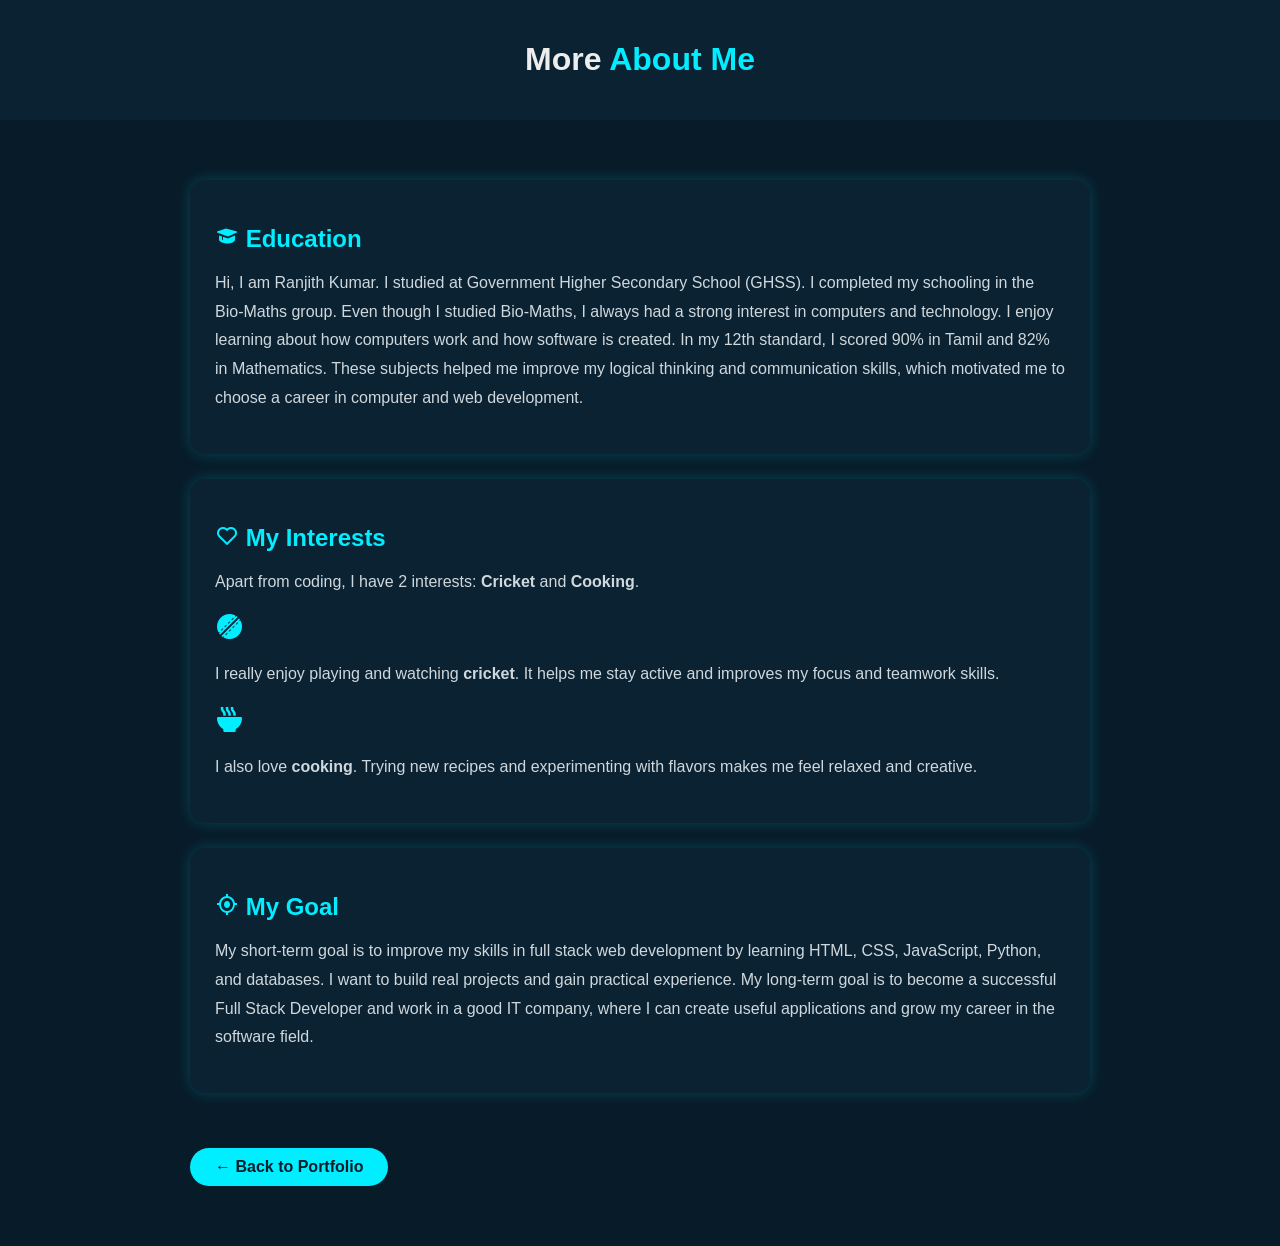
==== aboutme.html @ b57d7f3c "changes" ====
<!DOCTYPE html>
<html lang="en">

<head>
    <meta charset="UTF-8">
    <meta name="viewport" content="width=device-width, initial-scale=1.0">
    <title>More About Me - Ranjith Kumar</title>
    <link href='https://unpkg.com/boxicons@2.1.4/css/boxicons.min.css' rel='stylesheet'>
    <style>
        body {
            margin: 0;
            font-family: 'Poppins', sans-serif;
            background: #081b29;
            color: #ededed;
        }

        header {
            padding: 20px;
            text-align: center;
            background: #0b2233;
        }

        header h1 span {
            color: #0ef;
        }

        .container {
            max-width: 900px;
            margin: 40px auto;
            padding: 20px;
        }

        .box {
            background: #0b2233;
            padding: 25px;
            border-radius: 15px;
            margin-bottom: 25px;
            box-shadow: 0 0 15px rgba(0, 238, 255, 0.2);
        }

        .box h2 {
            color: #0ef;
            margin-bottom: 10px;
        }

        .box p {
            line-height: 1.8;
            color: #cfd8dc;
        }

        .icons {
            margin-top: 15px;
        }

        .icons i {
            font-size: 30px;
            color: #0ef;
            margin-right: 15px;
        }

        .back-btn {
            display: inline-block;
            margin-top: 30px;
            padding: 10px 25px;
            background: #0ef;
            color: #081b29;
            border-radius: 25px;
            text-decoration: none;
            font-weight: 600;
        }

        .back-btn:hover {
            background: #00c9cc;
        }
    </style>
</head>

<body>

    <header>
        <h1>More <span>About Me</span></h1>
    </header>

    <div class="container">

        <!-- Education -->
        <div class="box">
            <h2><i class='bx bxs-graduation'></i> Education</h2>
            <p>
                Hi, I am Ranjith Kumar. I studied at Government Higher Secondary School (GHSS).
                I completed my schooling in the Bio-Maths group. Even though I studied Bio-Maths,
                I always had a strong interest in computers and technology. I enjoy learning
                about how computers work and how software is created. In my 12th standard,
                I scored 90% in Tamil and 82% in Mathematics. These subjects helped me improve
                my logical thinking and communication skills, which motivated me to choose a
                career in computer and web development.
            </p>
        </div>

        <!-- Interests -->
        <div class="box">
            <h2><i class='bx bx-heart'></i> My Interests</h2>

            <p>
                Apart from coding, I have 2 interests: <strong>Cricket</strong> and <strong>Cooking</strong>.
            </p>

            <!-- Cricket -->
            <div class="icons">
                <i class='bx bxs-cricket-ball'></i>
            </div>

            <p>
                I really enjoy playing and watching <strong>cricket</strong>.
                It helps me stay active and improves my focus and teamwork skills.
            </p>

            <!-- Cooking -->
            <div class="icons">
                <i class='bx bxs-bowl-hot'></i>
            </div>

            <p>
                I also love <strong>cooking</strong>. Trying new recipes and experimenting with flavors
                makes me feel relaxed and creative.
            </p>
        </div>

        <!-- Goal -->
        <div class="box">
            <h2><i class='bx bx-target-lock'></i> My Goal</h2>
            <p>
                My short-term goal is to improve my skills in full stack web development by
                learning HTML, CSS, JavaScript, Python, and databases. I want to build real
                projects and gain practical experience. My long-term goal is to become a
                successful Full Stack Developer and work in a good IT company, where I can
                create useful applications and grow my career in the software field.
            </p>
        </div>

        <a href="index.html" class="back-btn">← Back to Portfolio</a>

    </div>

</body>

</html>
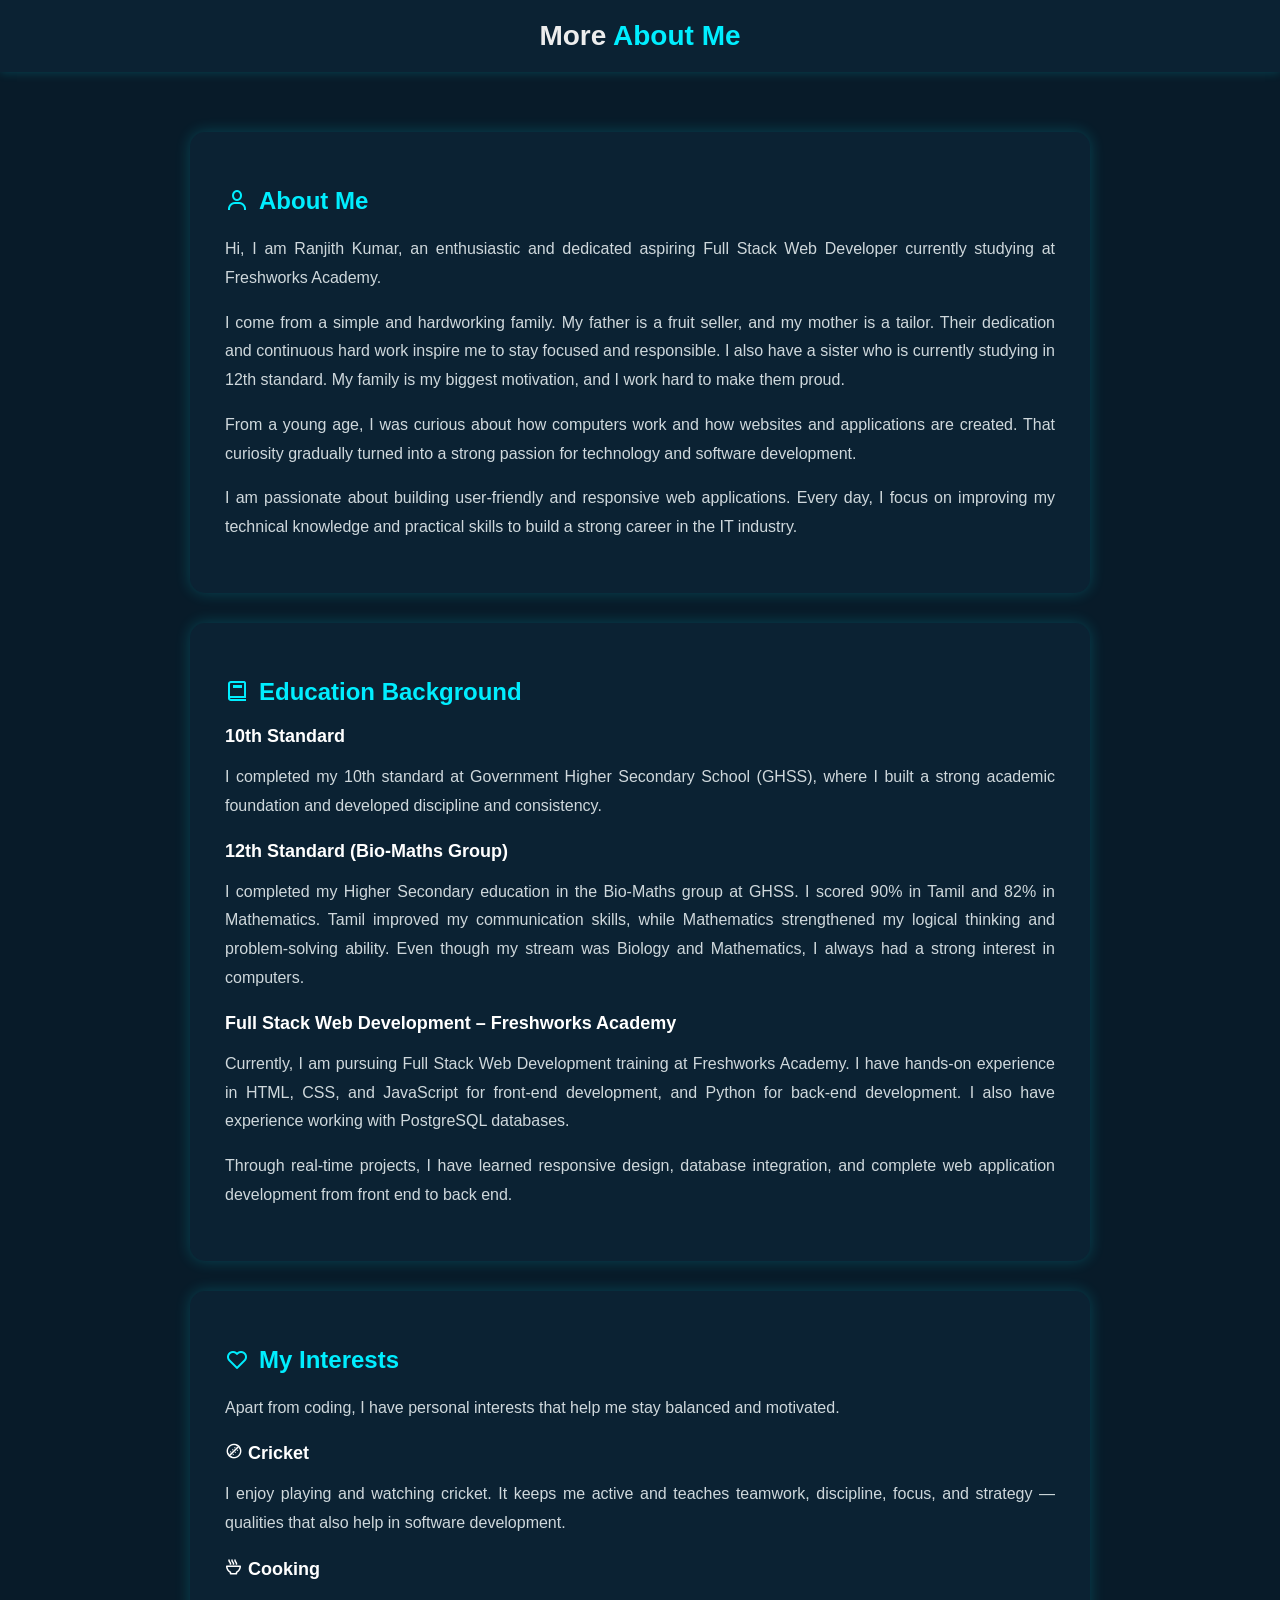
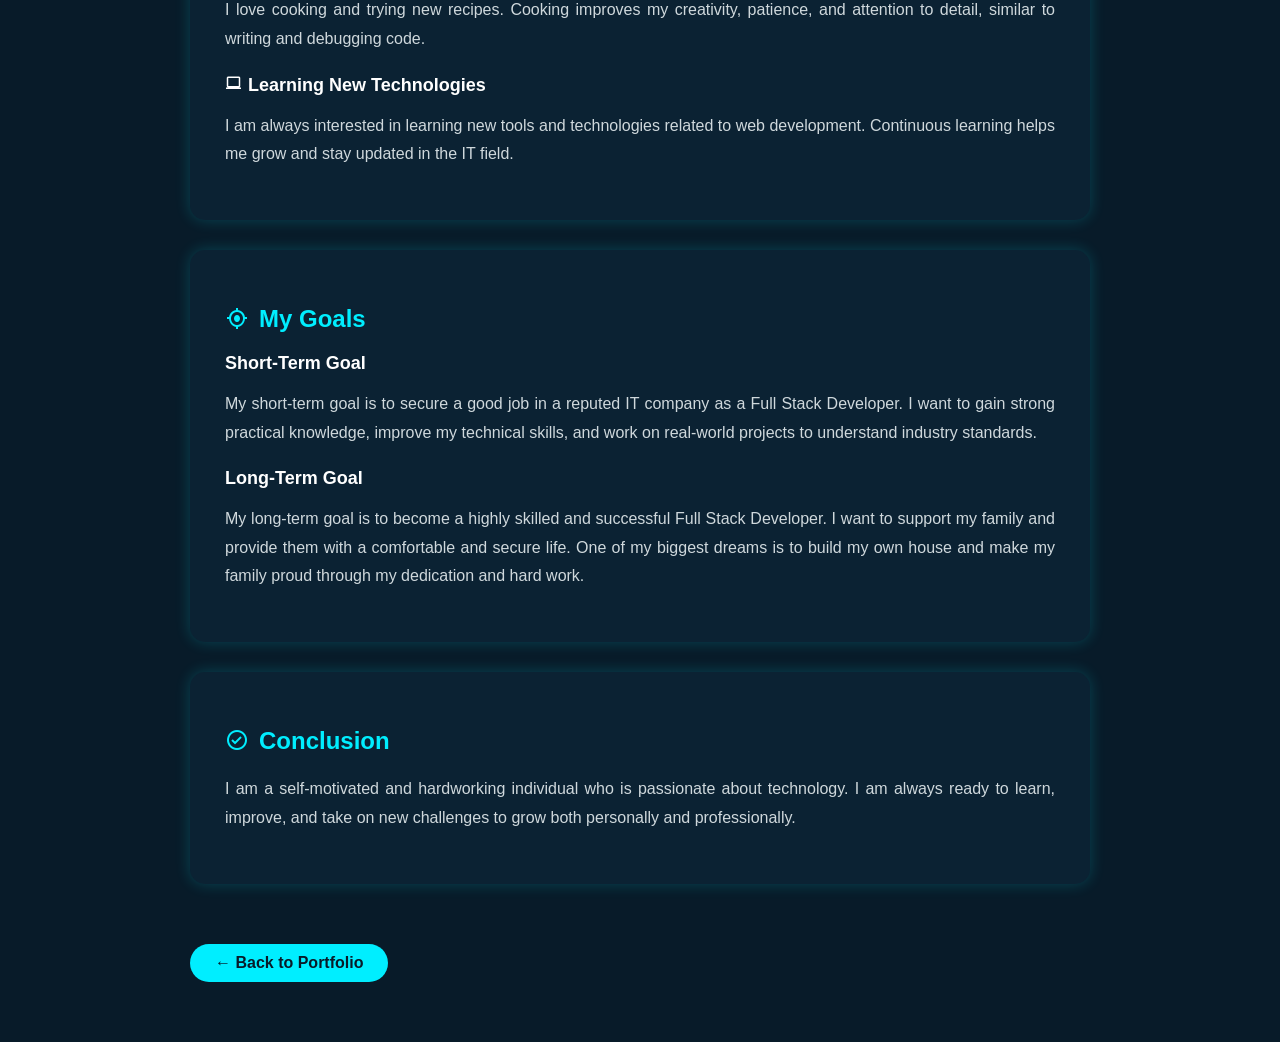
==== commit a755f6cc: "changes6" ====
--- a/aboutme.html
+++ b/aboutme.html
@@ -5,7 +5,9 @@
     <meta charset="UTF-8">
     <meta name="viewport" content="width=device-width, initial-scale=1.0">
     <title>More About Me - Ranjith Kumar</title>
+
     <link href='https://unpkg.com/boxicons@2.1.4/css/boxicons.min.css' rel='stylesheet'>
+
     <style>
         body {
             margin: 0;
@@ -18,6 +20,12 @@
             padding: 20px;
             text-align: center;
             background: #0b2233;
+            box-shadow: 0 0 10px rgba(0, 238, 255, 0.2);
+        }
+
+        header h1 {
+            margin: 0;
+            font-size: 28px;
         }
 
         header h1 span {
@@ -32,30 +40,38 @@
 
         .box {
             background: #0b2233;
-            padding: 25px;
+            padding: 35px;
             border-radius: 15px;
-            margin-bottom: 25px;
+            margin-bottom: 30px;
             box-shadow: 0 0 15px rgba(0, 238, 255, 0.2);
+            transition: 0.3s ease;
+        }
+
+        .box:hover {
+            transform: translateY(-5px);
         }
 
         .box h2 {
             color: #0ef;
+            margin-bottom: 20px;
+            font-size: 24px;
+            display: flex;
+            align-items: center;
+            gap: 10px;
+        }
+
+        .box h3 {
+            margin-top: 20px;
             margin-bottom: 10px;
+            color: #ffffff;
+            font-size: 18px;
         }
 
         .box p {
             line-height: 1.8;
             color: #cfd8dc;
-        }
-
-        .icons {
-            margin-top: 15px;
-        }
-
-        .icons i {
-            font-size: 30px;
-            color: #0ef;
-            margin-right: 15px;
+            font-size: 16px;
+            text-align: justify;
         }
 
         .back-btn {
@@ -67,10 +83,22 @@
             border-radius: 25px;
             text-decoration: none;
             font-weight: 600;
+            transition: 0.3s ease;
         }
 
         .back-btn:hover {
             background: #00c9cc;
+            transform: scale(1.05);
+        }
+
+        @media (max-width: 768px) {
+            .container {
+                padding: 15px;
+            }
+
+            .box {
+                padding: 25px;
+            }
         }
     </style>
 </head>
@@ -83,58 +111,121 @@
 
     <div class="container">
 
+        <!-- About Me -->
+        <div class="box">
+            <h2><i class='bx bx-user'></i> About Me</h2>
+
+            <p>
+                Hi, I am Ranjith Kumar, an enthusiastic and dedicated aspiring Full Stack Web Developer
+                currently studying at Freshworks Academy.
+            </p>
+
+            <p>
+                I come from a simple and hardworking family. My father is a fruit seller,
+                and my mother is a tailor. Their dedication and continuous hard work
+                inspire me to stay focused and responsible. I also have a sister who is
+                currently studying in 12th standard. My family is my biggest motivation,
+                and I work hard to make them proud.
+            </p>
+
+            <p>
+                From a young age, I was curious about how computers work and how websites
+                and applications are created. That curiosity gradually turned into a strong
+                passion for technology and software development.
+            </p>
+
+            <p>
+                I am passionate about building user-friendly and responsive web applications.
+                Every day, I focus on improving my technical knowledge and practical skills
+                to build a strong career in the IT industry.
+            </p>
+        </div>
+
         <!-- Education -->
         <div class="box">
-            <h2><i class='bx bxs-graduation'></i> Education</h2>
-            <p>
-                Hi, I am Ranjith Kumar. I studied at Government Higher Secondary School (GHSS).
-                I completed my schooling in the Bio-Maths group. Even though I studied Bio-Maths,
-                I always had a strong interest in computers and technology. I enjoy learning
-                about how computers work and how software is created. In my 12th standard,
-                I scored 90% in Tamil and 82% in Mathematics. These subjects helped me improve
-                my logical thinking and communication skills, which motivated me to choose a
-                career in computer and web development.
-            </p>
-        </div>
-
-        <!-- Interests -->
+            <h2><i class='bx bx-book'></i> Education Background</h2>
+
+            <h3>10th Standard</h3>
+            <p>
+                I completed my 10th standard at Government Higher Secondary School (GHSS),
+                where I built a strong academic foundation and developed discipline and consistency.
+            </p>
+
+            <h3>12th Standard (Bio-Maths Group)</h3>
+            <p>
+                I completed my Higher Secondary education in the Bio-Maths group at GHSS.
+                I scored 90% in Tamil and 82% in Mathematics. Tamil improved my communication
+                skills, while Mathematics strengthened my logical thinking and problem-solving ability.
+                Even though my stream was Biology and Mathematics, I always had a strong interest in computers.
+            </p>
+
+            <h3>Full Stack Web Development – Freshworks Academy</h3>
+            <p>
+                Currently, I am pursuing Full Stack Web Development training at Freshworks Academy.
+                I have hands-on experience in HTML, CSS, and JavaScript for front-end development,
+                and Python for back-end development. I also have experience working with PostgreSQL databases.
+            </p>
+
+            <p>
+                Through real-time projects, I have learned responsive design, database integration,
+                and complete web application development from front end to back end.
+            </p>
+        </div>
+
+        <!-- My Interests -->
         <div class="box">
             <h2><i class='bx bx-heart'></i> My Interests</h2>
 
             <p>
-                Apart from coding, I have 2 interests: <strong>Cricket</strong> and <strong>Cooking</strong>.
-            </p>
-
-            <!-- Cricket -->
-            <div class="icons">
-                <i class='bx bxs-cricket-ball'></i>
-            </div>
-
-            <p>
-                I really enjoy playing and watching <strong>cricket</strong>.
-                It helps me stay active and improves my focus and teamwork skills.
-            </p>
-
-            <!-- Cooking -->
-            <div class="icons">
-                <i class='bx bxs-bowl-hot'></i>
-            </div>
-
-            <p>
-                I also love <strong>cooking</strong>. Trying new recipes and experimenting with flavors
-                makes me feel relaxed and creative.
-            </p>
-        </div>
-
-        <!-- Goal -->
-        <div class="box">
-            <h2><i class='bx bx-target-lock'></i> My Goal</h2>
-            <p>
-                My short-term goal is to improve my skills in full stack web development by
-                learning HTML, CSS, JavaScript, Python, and databases. I want to build real
-                projects and gain practical experience. My long-term goal is to become a
-                successful Full Stack Developer and work in a good IT company, where I can
-                create useful applications and grow my career in the software field.
+                Apart from coding, I have personal interests that help me stay balanced and motivated.
+            </p>
+
+            <h3><i class='bx bx-cricket-ball'></i> Cricket</h3>
+            <p>
+                I enjoy playing and watching cricket. It keeps me active and teaches teamwork,
+                discipline, focus, and strategy — qualities that also help in software development.
+            </p>
+
+            <h3><i class='bx bx-bowl-hot'></i> Cooking</h3>
+            <p>
+                I love cooking and trying new recipes. Cooking improves my creativity,
+                patience, and attention to detail, similar to writing and debugging code.
+            </p>
+
+            <h3><i class='bx bx-laptop'></i> Learning New Technologies</h3>
+            <p>
+                I am always interested in learning new tools and technologies related to web development.
+                Continuous learning helps me grow and stay updated in the IT field.
+            </p>
+        </div>
+
+        <!-- Goals -->
+        <div class="box">
+            <h2><i class='bx bx-target-lock'></i> My Goals</h2>
+
+            <h3>Short-Term Goal</h3>
+            <p>
+                My short-term goal is to secure a good job in a reputed IT company as a Full Stack Developer.
+                I want to gain strong practical knowledge, improve my technical skills,
+                and work on real-world projects to understand industry standards.
+            </p>
+
+            <h3>Long-Term Goal</h3>
+            <p>
+                My long-term goal is to become a highly skilled and successful Full Stack Developer.
+                I want to support my family and provide them with a comfortable and secure life.
+                One of my biggest dreams is to build my own house and make my family proud
+                through my dedication and hard work.
+            </p>
+        </div>
+
+        <!-- Conclusion -->
+        <div class="box">
+            <h2><i class='bx bx-check-circle'></i> Conclusion</h2>
+            <p>
+                I am a self-motivated and hardworking individual who is passionate about technology.
+                I am always ready to learn, improve, and take on new challenges
+                to grow both personally and professionally.
             </p>
         </div>
 
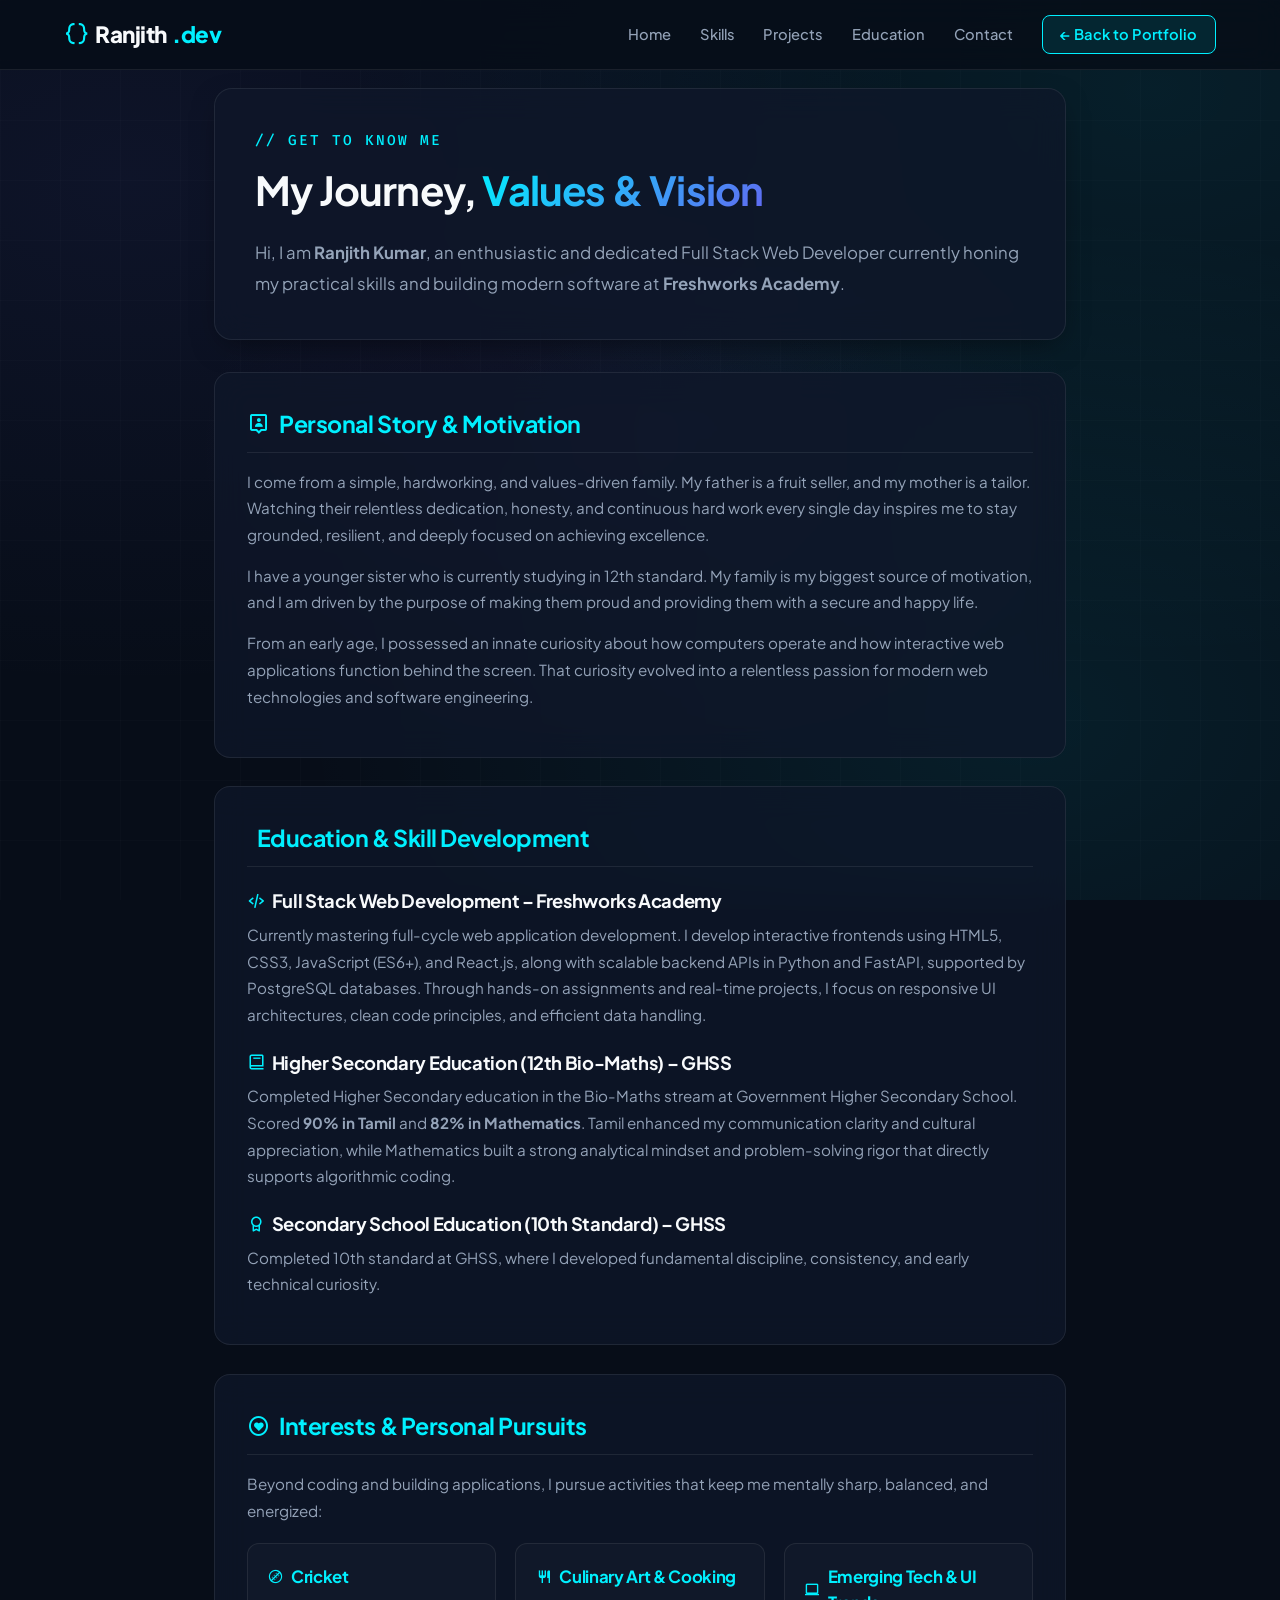
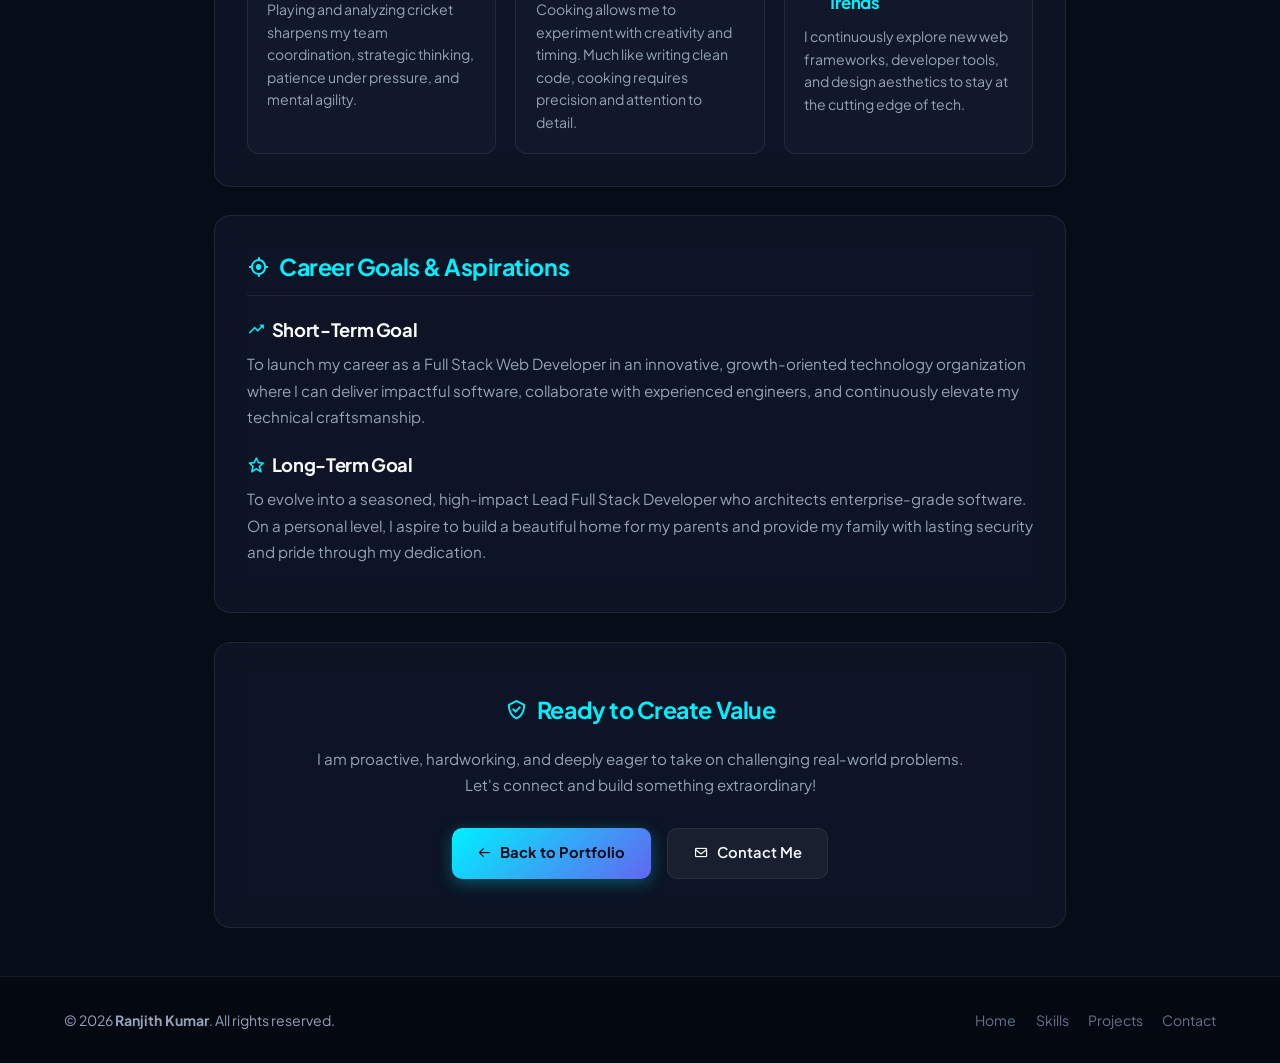
==== commit b487e351: "feat: overhaul portfolio UI with modern design elements, responsive navigation, and updated content " ====
--- a/aboutme.html
+++ b/aboutme.html
@@ -4,235 +4,161 @@
 <head>
     <meta charset="UTF-8">
     <meta name="viewport" content="width=device-width, initial-scale=1.0">
-    <title>More About Me - Ranjith Kumar</title>
+    <meta name="description" content="Discover more about Ranjith Kumar - Full Stack Developer, background, education, interests, and aspirations.">
+    <title>More About Me | Ranjith Kumar</title>
 
+    <!-- Boxicons -->
     <link href='https://unpkg.com/boxicons@2.1.4/css/boxicons.min.css' rel='stylesheet'>
 
-    <style>
-        body {
-            margin: 0;
-            font-family: 'Poppins', sans-serif;
-            background: #081b29;
-            color: #ededed;
-        }
-
-        header {
-            padding: 20px;
-            text-align: center;
-            background: #0b2233;
-            box-shadow: 0 0 10px rgba(0, 238, 255, 0.2);
-        }
-
-        header h1 {
-            margin: 0;
-            font-size: 28px;
-        }
-
-        header h1 span {
-            color: #0ef;
-        }
-
-        .container {
-            max-width: 900px;
-            margin: 40px auto;
-            padding: 20px;
-        }
-
-        .box {
-            background: #0b2233;
-            padding: 35px;
-            border-radius: 15px;
-            margin-bottom: 30px;
-            box-shadow: 0 0 15px rgba(0, 238, 255, 0.2);
-            transition: 0.3s ease;
-        }
-
-        .box:hover {
-            transform: translateY(-5px);
-        }
-
-        .box h2 {
-            color: #0ef;
-            margin-bottom: 20px;
-            font-size: 24px;
-            display: flex;
-            align-items: center;
-            gap: 10px;
-        }
-
-        .box h3 {
-            margin-top: 20px;
-            margin-bottom: 10px;
-            color: #ffffff;
-            font-size: 18px;
-        }
-
-        .box p {
-            line-height: 1.8;
-            color: #cfd8dc;
-            font-size: 16px;
-            text-align: justify;
-        }
-
-        .back-btn {
-            display: inline-block;
-            margin-top: 30px;
-            padding: 10px 25px;
-            background: #0ef;
-            color: #081b29;
-            border-radius: 25px;
-            text-decoration: none;
-            font-weight: 600;
-            transition: 0.3s ease;
-        }
-
-        .back-btn:hover {
-            background: #00c9cc;
-            transform: scale(1.05);
-        }
-
-        @media (max-width: 768px) {
-            .container {
-                padding: 15px;
-            }
-
-            .box {
-                padding: 25px;
-            }
-        }
-    </style>
+    <!-- Unified Stylesheet -->
+    <link rel="stylesheet" href="stylesheet.css">
 </head>
 
 <body>
 
-    <header>
-        <h1>More <span>About Me</span></h1>
+    <!-- Header Navigation -->
+    <header class="header" id="header">
+        <div class="logo-container">
+            <a href="index.html" class="logo">
+                <i class='bx bx-code-curly' style="color: var(--accent-cyan); font-size: 1.6rem;"></i>
+                Ranjith<span>.dev</span>
+            </a>
+        </div>
+
+        <nav class="navbar" id="navbar">
+            <a href="index.html#home">Home</a>
+            <a href="index.html#skills">Skills</a>
+            <a href="index.html#project">Projects</a>
+            <a href="index.html#education">Education</a>
+            <a href="index.html#contact">Contact</a>
+            <a href="index.html" class="nav-cta">← Back to Portfolio</a>
+        </nav>
+
+        <button class="menu-icon" id="menu-icon" aria-label="Toggle navigation menu">
+            <i class='bx bx-menu'></i>
+        </button>
     </header>
 
-    <div class="container">
-
-        <!-- About Me -->
-        <div class="box">
-            <h2><i class='bx bx-user'></i> About Me</h2>
-
-            <p>
-                Hi, I am Ranjith Kumar, an enthusiastic and dedicated aspiring Full Stack Web Developer
-                currently studying at Freshworks Academy.
-            </p>
-
-            <p>
-                I come from a simple and hardworking family. My father is a fruit seller,
-                and my mother is a tailor. Their dedication and continuous hard work
-                inspire me to stay focused and responsible. I also have a sister who is
-                currently studying in 12th standard. My family is my biggest motivation,
-                and I work hard to make them proud.
-            </p>
-
-            <p>
-                From a young age, I was curious about how computers work and how websites
-                and applications are created. That curiosity gradually turned into a strong
-                passion for technology and software development.
-            </p>
-
-            <p>
-                I am passionate about building user-friendly and responsive web applications.
-                Every day, I focus on improving my technical knowledge and practical skills
-                to build a strong career in the IT industry.
+    <main class="about-page-container">
+        <!-- Hero Box -->
+        <div class="about-hero-card reveal active">
+            <span class="heading-sub">// GET TO KNOW ME</span>
+            <h1 style="font-size: clamp(1.8rem, 5vw, 2.5rem); margin-bottom: 1rem;">
+                My Journey, <span class="gradient-text">Values & Vision</span>
+            </h1>
+            <p style="font-size: clamp(0.95rem, 2.5vw, 1.05rem); color: var(--text-secondary); line-height: 1.8;">
+                Hi, I am <strong>Ranjith Kumar</strong>, an enthusiastic and dedicated Full Stack Web Developer currently honing my practical skills and building modern software at <strong>Freshworks Academy</strong>.
             </p>
         </div>
 
-        <!-- Education -->
-        <div class="box">
-            <h2><i class='bx bx-book'></i> Education Background</h2>
-
-            <h3>10th Standard</h3>
+        <!-- Personal Story -->
+        <div class="about-section-box reveal active">
+            <h2><i class='bx bx-user-pin'></i> Personal Story & Motivation</h2>
             <p>
-                I completed my 10th standard at Government Higher Secondary School (GHSS),
-                where I built a strong academic foundation and developed discipline and consistency.
+                I come from a simple, hardworking, and values-driven family. My father is a fruit seller, and my mother is a tailor. Watching their relentless dedication, honesty, and continuous hard work every single day inspires me to stay grounded, resilient, and deeply focused on achieving excellence.
             </p>
-
-            <h3>12th Standard (Bio-Maths Group)</h3>
             <p>
-                I completed my Higher Secondary education in the Bio-Maths group at GHSS.
-                I scored 90% in Tamil and 82% in Mathematics. Tamil improved my communication
-                skills, while Mathematics strengthened my logical thinking and problem-solving ability.
-                Even though my stream was Biology and Mathematics, I always had a strong interest in computers.
+                I have a younger sister who is currently studying in 12th standard. My family is my biggest source of motivation, and I am driven by the purpose of making them proud and providing them with a secure and happy life.
             </p>
-
-            <h3>Full Stack Web Development – Freshworks Academy</h3>
             <p>
-                Currently, I am pursuing Full Stack Web Development training at Freshworks Academy.
-                I have hands-on experience in HTML, CSS, and JavaScript for front-end development,
-                and Python for back-end development. I also have experience working with PostgreSQL databases.
-            </p>
-
-            <p>
-                Through real-time projects, I have learned responsive design, database integration,
-                and complete web application development from front end to back end.
+                From an early age, I possessed an innate curiosity about how computers operate and how interactive web applications function behind the screen. That curiosity evolved into a relentless passion for modern web technologies and software engineering.
             </p>
         </div>
 
-        <!-- My Interests -->
-        <div class="box">
-            <h2><i class='bx bx-heart'></i> My Interests</h2>
+        <!-- Education Background -->
+        <div class="about-section-box reveal active">
+            <h2><i class='bx bx-graduation'></i> Education & Skill Development</h2>
 
+            <h3><i class='bx bx-code-alt' style="color: var(--accent-cyan);"></i> Full Stack Web Development – Freshworks Academy</h3>
             <p>
-                Apart from coding, I have personal interests that help me stay balanced and motivated.
+                Currently mastering full-cycle web application development. I develop interactive frontends using HTML5, CSS3, JavaScript (ES6+), and React.js, along with scalable backend APIs in Python and FastAPI, supported by PostgreSQL databases. Through hands-on assignments and real-time projects, I focus on responsive UI architectures, clean code principles, and efficient data handling.
             </p>
 
-            <h3><i class='bx bx-cricket-ball'></i> Cricket</h3>
+            <h3><i class='bx bx-book' style="color: var(--accent-cyan);"></i> Higher Secondary Education (12th Bio-Maths) – GHSS</h3>
             <p>
-                I enjoy playing and watching cricket. It keeps me active and teaches teamwork,
-                discipline, focus, and strategy — qualities that also help in software development.
+                Completed Higher Secondary education in the Bio-Maths stream at Government Higher Secondary School. Scored <strong>90% in Tamil</strong> and <strong>82% in Mathematics</strong>. Tamil enhanced my communication clarity and cultural appreciation, while Mathematics built a strong analytical mindset and problem-solving rigor that directly supports algorithmic coding.
             </p>
 
-            <h3><i class='bx bx-bowl-hot'></i> Cooking</h3>
+            <h3><i class='bx bx-award' style="color: var(--accent-cyan);"></i> Secondary School Education (10th Standard) – GHSS</h3>
             <p>
-                I love cooking and trying new recipes. Cooking improves my creativity,
-                patience, and attention to detail, similar to writing and debugging code.
-            </p>
-
-            <h3><i class='bx bx-laptop'></i> Learning New Technologies</h3>
-            <p>
-                I am always interested in learning new tools and technologies related to web development.
-                Continuous learning helps me grow and stay updated in the IT field.
+                Completed 10th standard at GHSS, where I developed fundamental discipline, consistency, and early technical curiosity.
             </p>
         </div>
 
-        <!-- Goals -->
-        <div class="box">
-            <h2><i class='bx bx-target-lock'></i> My Goals</h2>
-
-            <h3>Short-Term Goal</h3>
+        <!-- Interests & Hobbies -->
+        <div class="about-section-box reveal active">
+            <h2><i class='bx bx-heart-circle'></i> Interests & Personal Pursuits</h2>
             <p>
-                My short-term goal is to secure a good job in a reputed IT company as a Full Stack Developer.
-                I want to gain strong practical knowledge, improve my technical skills,
-                and work on real-world projects to understand industry standards.
+                Beyond coding and building applications, I pursue activities that keep me mentally sharp, balanced, and energized:
             </p>
 
-            <h3>Long-Term Goal</h3>
+            <div class="interest-grid">
+                <div class="interest-card">
+                    <h4><i class='bx bx-cricket-ball'></i> Cricket</h4>
+                    <p>Playing and analyzing cricket sharpens my team coordination, strategic thinking, patience under pressure, and mental agility.</p>
+                </div>
+
+                <div class="interest-card">
+                    <h4><i class='bx bx-restaurant'></i> Culinary Art & Cooking</h4>
+                    <p>Cooking allows me to experiment with creativity and timing. Much like writing clean code, cooking requires precision and attention to detail.</p>
+                </div>
+
+                <div class="interest-card">
+                    <h4><i class='bx bx-laptop'></i> Emerging Tech & UI Trends</h4>
+                    <p>I continuously explore new web frameworks, developer tools, and design aesthetics to stay at the cutting edge of tech.</p>
+                </div>
+            </div>
+        </div>
+
+        <!-- Goals & Vision -->
+        <div class="about-section-box reveal active">
+            <h2><i class='bx bx-target-lock'></i> Career Goals & Aspirations</h2>
+
+            <h3><i class='bx bx-trending-up' style="color: var(--accent-cyan);"></i> Short-Term Goal</h3>
             <p>
-                My long-term goal is to become a highly skilled and successful Full Stack Developer.
-                I want to support my family and provide them with a comfortable and secure life.
-                One of my biggest dreams is to build my own house and make my family proud
-                through my dedication and hard work.
+                To launch my career as a Full Stack Web Developer in an innovative, growth-oriented technology organization where I can deliver impactful software, collaborate with experienced engineers, and continuously elevate my technical craftsmanship.
+            </p>
+
+            <h3><i class='bx bx-star' style="color: var(--accent-cyan);"></i> Long-Term Goal</h3>
+            <p>
+                To evolve into a seasoned, high-impact Lead Full Stack Developer who architects enterprise-grade software. On a personal level, I aspire to build a beautiful home for my parents and provide my family with lasting security and pride through my dedication.
             </p>
         </div>
 
-        <!-- Conclusion -->
-        <div class="box">
-            <h2><i class='bx bx-check-circle'></i> Conclusion</h2>
-            <p>
-                I am a self-motivated and hardworking individual who is passionate about technology.
-                I am always ready to learn, improve, and take on new challenges
-                to grow both personally and professionally.
+        <!-- Conclusion & CTA -->
+        <div class="about-section-box reveal active" style="text-align: center; padding: clamp(1.8rem, 4vw, 3rem) clamp(1rem, 3vw, 2rem);">
+            <h2 style="justify-content: center; border-bottom: none; margin-bottom: 0.5rem;">
+                <i class='bx bx-check-shield'></i> Ready to Create Value
+            </h2>
+            <p style="max-width: 650px; margin: 0 auto 1.8rem; color: var(--text-secondary);">
+                I am proactive, hardworking, and deeply eager to take on challenging real-world problems. Let's connect and build something extraordinary!
             </p>
+            <div style="display: flex; justify-content: center; gap: 1rem; flex-wrap: wrap;">
+                <a href="index.html" class="btn-primary">
+                    <i class='bx bx-arrow-back'></i> Back to Portfolio
+                </a>
+                <a href="index.html#contact" class="btn-secondary">
+                    <i class='bx bx-envelope'></i> Contact Me
+                </a>
+            </div>
         </div>
+    </main>
 
-        <a href="index.html" class="back-btn">← Back to Portfolio</a>
+    <!-- Footer -->
+    <footer class="footer">
+        <div class="footer-text">
+            <p>© 2026 <strong>Ranjith Kumar</strong>. All rights reserved.</p>
+        </div>
+        <div class="footer-links">
+            <a href="index.html#home">Home</a>
+            <a href="index.html#skills">Skills</a>
+            <a href="index.html#project">Projects</a>
+            <a href="index.html#contact">Contact</a>
+        </div>
+    </footer>
 
-    </div>
-
+    <!-- Script for mobile menu -->
+    <script src="./index.js"></script>
 </body>
 
 </html>
--- a/stylesheet.css
+++ b/stylesheet.css
@@ -0,0 +1,1396 @@
+@import url('https://fonts.googleapis.com/css2?family=Fira+Code:wght@400;500;600&family=Plus+Jakarta+Sans:wght@300;400;500;600;700;800&display=swap');
+
+:root {
+    /* Color Palette */
+    --bg-primary: #070d18;
+    --bg-secondary: #0c172a;
+    --bg-card: rgba(15, 23, 42, 0.75);
+    --bg-card-hover: rgba(30, 41, 69, 0.9);
+    --bg-card-solid: #0f1c32;
+    
+    /* Accents */
+    --accent-cyan: #00f0ff;
+    --accent-cyan-glow: rgba(0, 240, 255, 0.35);
+    --accent-indigo: #6366f1;
+    --accent-purple: #a855f7;
+    --accent-emerald: #10b981;
+    
+    /* Gradients */
+    --gradient-primary: linear-gradient(135deg, #00f0ff 0%, #6366f1 100%);
+    --gradient-card: linear-gradient(145deg, rgba(255, 255, 255, 0.05) 0%, rgba(255, 255, 255, 0.01) 100%);
+    
+    /* Typography */
+    --text-primary: #f8fafc;
+    --text-secondary: #94a3b8;
+    --text-muted: #64748b;
+    
+    /* Borders & Glass */
+    --border-glass: rgba(255, 255, 255, 0.08);
+    --border-accent: rgba(0, 240, 255, 0.3);
+    --glass-blur: blur(16px);
+    
+    /* Shadows */
+    --shadow-sm: 0 4px 20px rgba(0, 0, 0, 0.3);
+    --shadow-md: 0 10px 30px -10px rgba(0, 0, 0, 0.5);
+    --shadow-glow: 0 0 25px rgba(0, 240, 255, 0.25);
+    
+    /* Transitions */
+    --transition-fast: 0.2s cubic-bezier(0.4, 0, 0.2, 1);
+    --transition-normal: 0.3s cubic-bezier(0.4, 0, 0.2, 1);
+}
+
+/* ==================== BASE STYLES ==================== */
+*,
+*::before,
+*::after {
+    margin: 0;
+    padding: 0;
+    box-sizing: border-box;
+    -webkit-tap-highlight-color: transparent;
+}
+
+html {
+    scroll-behavior: smooth;
+    scroll-padding-top: 80px;
+    font-size: 16px;
+}
+
+body {
+    font-family: 'Plus Jakarta Sans', -apple-system, BlinkMacSystemFont, sans-serif;
+    background-color: var(--bg-primary);
+    color: var(--text-primary);
+    line-height: 1.6;
+    overflow-x: hidden;
+    width: 100%;
+    min-height: 100vh;
+    background-image: 
+        radial-gradient(at 10% 20%, rgba(99, 102, 241, 0.08) 0px, transparent 50%),
+        radial-gradient(at 90% 10%, rgba(0, 240, 255, 0.08) 0px, transparent 50%),
+        radial-gradient(at 50% 50%, rgba(168, 85, 247, 0.05) 0px, transparent 50%),
+        radial-gradient(at 80% 80%, rgba(0, 240, 255, 0.08) 0px, transparent 50%);
+    background-attachment: fixed;
+}
+
+/* Subtle Grid */
+body::before {
+    content: '';
+    position: fixed;
+    top: 0;
+    left: 0;
+    width: 100%;
+    height: 100%;
+    background-image: 
+        linear-gradient(to right, rgba(255, 255, 255, 0.015) 1px, transparent 1px),
+        linear-gradient(to bottom, rgba(255, 255, 255, 0.015) 1px, transparent 1px);
+    background-size: 60px 60px;
+    pointer-events: none;
+    z-index: 0;
+}
+
+/* Typography Utilities */
+h1, h2, h3, h4, h5, h6 {
+    color: var(--text-primary);
+    font-weight: 700;
+    letter-spacing: -0.02em;
+}
+
+a {
+    text-decoration: none;
+    color: inherit;
+}
+
+ul {
+    list-style: none;
+}
+
+img {
+    max-width: 100%;
+    display: block;
+}
+
+button {
+    touch-action: manipulation;
+}
+
+.gradient-text {
+    background: var(--gradient-primary);
+    -webkit-background-clip: text;
+    -webkit-text-fill-color: transparent;
+    display: inline-block;
+}
+
+.heading {
+    text-align: center;
+    font-size: clamp(1.85rem, 5vw, 2.5rem);
+    font-weight: 800;
+    margin-bottom: clamp(2rem, 5vw, 3.5rem);
+    position: relative;
+}
+
+.heading span {
+    background: var(--gradient-primary);
+    -webkit-background-clip: text;
+    -webkit-text-fill-color: transparent;
+}
+
+.heading-sub {
+    display: block;
+    font-size: clamp(0.75rem, 2.5vw, 0.9rem);
+    font-family: 'Fira Code', monospace;
+    color: var(--accent-cyan);
+    letter-spacing: 2px;
+    text-transform: uppercase;
+    margin-bottom: 0.4rem;
+    font-weight: 500;
+}
+
+section {
+    padding: clamp(4.5rem, 8vw, 6.5rem) clamp(1rem, 5vw, 8%) clamp(3rem, 6vw, 5rem);
+    position: relative;
+    z-index: 1;
+    max-width: 1300px;
+    margin: 0 auto;
+}
+
+/* Scroll-reveal */
+.reveal {
+    opacity: 0;
+    transform: translateY(25px);
+    transition: opacity 0.7s cubic-bezier(0.4, 0, 0.2, 1), transform 0.7s cubic-bezier(0.4, 0, 0.2, 1);
+}
+
+.reveal.active {
+    opacity: 1;
+    transform: translateY(0);
+}
+
+/* ==================== HEADER & NAVIGATION ==================== */
+.header {
+    position: fixed;
+    top: 0;
+    left: 0;
+    width: 100%;
+    height: 70px;
+    padding: 0 clamp(1rem, 5vw, 8%);
+    background: rgba(7, 13, 24, 0.85);
+    backdrop-filter: var(--glass-blur);
+    -webkit-backdrop-filter: var(--glass-blur);
+    display: flex;
+    justify-content: space-between;
+    align-items: center;
+    z-index: 1000;
+    border-bottom: 1px solid var(--border-glass);
+    transition: var(--transition-normal);
+}
+
+.header.scrolled {
+    background: rgba(7, 13, 24, 0.96);
+    box-shadow: var(--shadow-sm);
+}
+
+.logo-container {
+    display: flex;
+    align-items: center;
+    gap: 0.6rem;
+}
+
+.logo {
+    font-size: clamp(1.2rem, 3.5vw, 1.4rem);
+    font-weight: 800;
+    color: var(--text-primary);
+    display: flex;
+    align-items: center;
+    gap: 0.35rem;
+    letter-spacing: -0.5px;
+}
+
+.logo span {
+    color: var(--accent-cyan);
+}
+
+.status-badge {
+    display: inline-flex;
+    align-items: center;
+    gap: 0.35rem;
+    font-size: 0.72rem;
+    color: var(--accent-emerald);
+    background: rgba(16, 185, 129, 0.1);
+    border: 1px solid rgba(16, 185, 129, 0.3);
+    padding: 0.2rem 0.55rem;
+    border-radius: 999px;
+    font-weight: 500;
+    white-space: nowrap;
+}
+
+.status-dot {
+    width: 6px;
+    height: 6px;
+    background: var(--accent-emerald);
+    border-radius: 50%;
+    box-shadow: 0 0 8px var(--accent-emerald);
+    animation: pulse-dot 2s infinite;
+}
+
+@keyframes pulse-dot {
+    0%, 100% { opacity: 1; transform: scale(1); }
+    50% { opacity: 0.4; transform: scale(0.85); }
+}
+
+.navbar {
+    display: flex;
+    align-items: center;
+    gap: 1.8rem;
+}
+
+.navbar a {
+    font-size: 0.92rem;
+    font-weight: 500;
+    color: var(--text-secondary);
+    transition: var(--transition-normal);
+    position: relative;
+    padding: 0.3rem 0;
+}
+
+.navbar a::after {
+    content: '';
+    position: absolute;
+    bottom: 0;
+    left: 0;
+    width: 0;
+    height: 2px;
+    background: var(--gradient-primary);
+    transition: var(--transition-normal);
+    border-radius: 2px;
+}
+
+.navbar a:hover,
+.navbar a.active {
+    color: var(--text-primary);
+}
+
+.navbar a:hover::after,
+.navbar a.active::after {
+    width: 100%;
+}
+
+.nav-cta {
+    padding: 0.45rem 1.1rem !important;
+    background: rgba(0, 240, 255, 0.1);
+    border: 1px solid var(--accent-cyan);
+    border-radius: 8px;
+    color: var(--accent-cyan) !important;
+    font-weight: 600 !important;
+    transition: var(--transition-normal) !important;
+}
+
+.nav-cta::after {
+    display: none !important;
+}
+
+.nav-cta:hover {
+    background: var(--accent-cyan);
+    color: var(--bg-primary) !important;
+    box-shadow: var(--shadow-glow);
+}
+
+.menu-icon {
+    display: none;
+    font-size: 1.8rem;
+    color: var(--text-primary);
+    cursor: pointer;
+    background: transparent;
+    border: none;
+    width: 44px;
+    height: 44px;
+    align-items: center;
+    justify-content: center;
+}
+
+/* ==================== HERO SECTION ==================== */
+.home {
+    display: grid;
+    grid-template-columns: 1.2fr 0.8fr;
+    align-items: center;
+    gap: clamp(2rem, 4vw, 3.5rem);
+    min-height: calc(90vh - 70px);
+    padding-top: clamp(2rem, 5vw, 4rem);
+}
+
+.home-content {
+    display: flex;
+    flex-direction: column;
+    align-items: flex-start;
+}
+
+.badge-intro {
+    display: inline-flex;
+    align-items: center;
+    gap: 0.5rem;
+    padding: 0.35rem 0.9rem;
+    background: rgba(0, 240, 255, 0.08);
+    border: 1px solid rgba(0, 240, 255, 0.25);
+    border-radius: 999px;
+    font-family: 'Fira Code', monospace;
+    font-size: clamp(0.75rem, 2.5vw, 0.85rem);
+    color: var(--accent-cyan);
+    margin-bottom: 1rem;
+}
+
+.home-content h1 {
+    font-size: clamp(2.2rem, 6.5vw, 3.8rem);
+    font-weight: 800;
+    line-height: 1.15;
+    margin-bottom: 0.8rem;
+    letter-spacing: -1px;
+}
+
+.role-title {
+    font-size: clamp(1.15rem, 4vw, 1.5rem);
+    font-weight: 600;
+    color: var(--text-secondary);
+    margin-bottom: 1.2rem;
+    display: flex;
+    align-items: center;
+    flex-wrap: wrap;
+    gap: 0.4rem;
+    min-height: 2rem;
+}
+
+.role-title .text {
+    color: var(--accent-cyan);
+    font-weight: 700;
+    border-bottom: 2px solid var(--accent-cyan);
+    padding-bottom: 1px;
+}
+
+.home-bio {
+    font-size: clamp(0.92rem, 2.5vw, 1.05rem);
+    color: var(--text-secondary);
+    line-height: 1.7;
+    margin-bottom: 1.8rem;
+    max-width: 560px;
+}
+
+.home-btn-group {
+    display: flex;
+    align-items: center;
+    gap: 1rem;
+    margin-bottom: 2rem;
+    flex-wrap: wrap;
+    width: 100%;
+}
+
+.btn-primary {
+    display: inline-flex;
+    align-items: center;
+    justify-content: center;
+    gap: 0.5rem;
+    padding: 0.8rem 1.6rem;
+    background: var(--gradient-primary);
+    color: #050b14;
+    border-radius: 10px;
+    font-size: 0.92rem;
+    font-weight: 700;
+    transition: var(--transition-normal);
+    box-shadow: 0 4px 15px rgba(0, 240, 255, 0.3);
+    border: none;
+    cursor: pointer;
+    min-height: 44px;
+}
+
+.btn-primary:hover {
+    transform: translateY(-2px);
+    box-shadow: 0 6px 20px rgba(0, 240, 255, 0.5);
+}
+
+.btn-secondary {
+    display: inline-flex;
+    align-items: center;
+    justify-content: center;
+    gap: 0.5rem;
+    padding: 0.8rem 1.6rem;
+    background: rgba(255, 255, 255, 0.05);
+    border: 1px solid var(--border-glass);
+    color: var(--text-primary);
+    border-radius: 10px;
+    font-size: 0.92rem;
+    font-weight: 600;
+    transition: var(--transition-normal);
+    min-height: 44px;
+}
+
+.btn-secondary:hover {
+    background: rgba(255, 255, 255, 0.1);
+    border-color: var(--accent-cyan);
+    color: var(--accent-cyan);
+    transform: translateY(-2px);
+}
+
+.home-sci {
+    display: flex;
+    align-items: center;
+    gap: 0.75rem;
+    flex-wrap: wrap;
+}
+
+.sci-label {
+    font-size: 0.8rem;
+    color: var(--text-muted);
+    font-family: 'Fira Code', monospace;
+    margin-right: 0.25rem;
+}
+
+.home-sci a {
+    display: inline-flex;
+    justify-content: center;
+    align-items: center;
+    width: 42px;
+    height: 42px;
+    background: rgba(255, 255, 255, 0.04);
+    border: 1px solid var(--border-glass);
+    border-radius: 10px;
+    font-size: 1.2rem;
+    color: var(--text-secondary);
+    transition: var(--transition-normal);
+}
+
+.home-sci a:hover {
+    background: rgba(0, 240, 255, 0.1);
+    color: var(--accent-cyan);
+    border-color: var(--accent-cyan);
+    box-shadow: var(--shadow-glow);
+    transform: translateY(-2px);
+}
+
+/* Hero Avatar & Visuals */
+.home-img-wrapper {
+    position: relative;
+    display: flex;
+    justify-content: center;
+    align-items: center;
+    width: 100%;
+}
+
+.avatar-container {
+    position: relative;
+    width: clamp(220px, 45vw, 320px);
+    height: clamp(220px, 45vw, 320px);
+    border-radius: 30% 70% 70% 30% / 30% 30% 70% 70%;
+    background: linear-gradient(135deg, rgba(0, 240, 255, 0.25), rgba(99, 102, 241, 0.25));
+    padding: 8px;
+    animation: morph-blob 8s ease-in-out infinite alternate;
+    box-shadow: 0 0 40px rgba(0, 240, 255, 0.2);
+}
+
+@keyframes morph-blob {
+    0% { border-radius: 30% 70% 70% 30% / 30% 30% 70% 70%; }
+    50% { border-radius: 60% 40% 30% 70% / 60% 30% 70% 40%; }
+    100% { border-radius: 40% 60% 60% 40% / 40% 60% 40% 60%; }
+}
+
+.avatar-inner {
+    width: 100%;
+    height: 100%;
+    border-radius: inherit;
+    overflow: hidden;
+    background: #091222;
+    border: 2px solid rgba(0, 240, 255, 0.4);
+    position: relative;
+}
+
+.avatar-inner img {
+    width: 100%;
+    height: 100%;
+    object-fit: cover;
+    object-position: center top;
+}
+
+/* Floating Tech Chips */
+.floating-chip {
+    position: absolute;
+    display: flex;
+    align-items: center;
+    gap: 0.5rem;
+    padding: 0.5rem 0.85rem;
+    background: rgba(15, 23, 42, 0.9);
+    backdrop-filter: blur(12px);
+    border: 1px solid var(--border-glass);
+    border-radius: 10px;
+    box-shadow: var(--shadow-md);
+    font-size: 0.8rem;
+    font-weight: 600;
+    color: var(--text-primary);
+    z-index: 2;
+    animation: float 4s ease-in-out infinite;
+    white-space: nowrap;
+}
+
+.floating-chip i {
+    font-size: 1.1rem;
+    color: var(--accent-cyan);
+}
+
+.chip-1 {
+    top: 5%;
+    left: -5%;
+    animation-delay: 0s;
+}
+
+.chip-2 {
+    bottom: 5%;
+    left: -6%;
+    animation-delay: 1.5s;
+}
+
+.chip-3 {
+    top: 45%;
+    right: -8%;
+    animation-delay: 2.5s;
+}
+
+@keyframes float {
+    0%, 100% { transform: translateY(0); }
+    50% { transform: translateY(-8px); }
+}
+
+/* ==================== SKILLS SECTION ==================== */
+.skills {
+    background: rgba(12, 23, 42, 0.35);
+    border-top: 1px solid var(--border-glass);
+    border-bottom: 1px solid var(--border-glass);
+}
+
+.skills-grid {
+    display: grid;
+    grid-template-columns: repeat(auto-fit, minmax(280px, 1fr));
+    gap: clamp(1.2rem, 3vw, 2rem);
+}
+
+.skill-category-card {
+    background: var(--bg-card);
+    border: 1px solid var(--border-glass);
+    border-radius: 16px;
+    padding: clamp(1.2rem, 3vw, 1.8rem);
+    backdrop-filter: var(--glass-blur);
+    transition: var(--transition-normal);
+    position: relative;
+    overflow: hidden;
+}
+
+.skill-category-card::before {
+    content: '';
+    position: absolute;
+    top: 0;
+    left: 0;
+    width: 100%;
+    height: 3px;
+    background: var(--gradient-primary);
+    opacity: 0;
+    transition: var(--transition-normal);
+}
+
+.skill-category-card:hover {
+    transform: translateY(-4px);
+    border-color: var(--border-accent);
+    box-shadow: var(--shadow-md), 0 0 20px rgba(0, 240, 255, 0.1);
+}
+
+.skill-category-card:hover::before {
+    opacity: 1;
+}
+
+.category-header {
+    display: flex;
+    align-items: center;
+    gap: 0.75rem;
+    margin-bottom: 1.4rem;
+    padding-bottom: 0.8rem;
+    border-bottom: 1px solid var(--border-glass);
+}
+
+.category-icon {
+    width: 40px;
+    height: 40px;
+    background: rgba(0, 240, 255, 0.1);
+    border-radius: 10px;
+    display: flex;
+    justify-content: center;
+    align-items: center;
+    color: var(--accent-cyan);
+    font-size: 1.3rem;
+    flex-shrink: 0;
+}
+
+.category-title {
+    font-size: 1.15rem;
+    font-weight: 700;
+}
+
+.skills-list {
+    display: flex;
+    flex-direction: column;
+    gap: 1.1rem;
+}
+
+.skill-item {
+    display: flex;
+    flex-direction: column;
+    gap: 0.35rem;
+}
+
+.skill-info {
+    display: flex;
+    justify-content: space-between;
+    align-items: center;
+    font-size: 0.9rem;
+    font-weight: 600;
+}
+
+.skill-info .skill-name {
+    display: flex;
+    align-items: center;
+    gap: 0.45rem;
+    color: var(--text-primary);
+}
+
+.skill-info .skill-name i {
+    color: var(--accent-cyan);
+    font-size: 1.05rem;
+}
+
+.skill-info .skill-percent {
+    font-family: 'Fira Code', monospace;
+    font-size: 0.8rem;
+    color: var(--accent-cyan);
+}
+
+.skill-bar-wrapper {
+    width: 100%;
+    height: 7px;
+    background: rgba(255, 255, 255, 0.06);
+    border-radius: 999px;
+    overflow: hidden;
+    position: relative;
+}
+
+.skill-bar-fill {
+    height: 100%;
+    background: var(--gradient-primary);
+    border-radius: 999px;
+    width: 0%;
+    transition: width 1.2s cubic-bezier(0.4, 0, 0.2, 1);
+    position: relative;
+}
+
+/* ==================== PROJECTS SECTION ==================== */
+.projects {
+    position: relative;
+}
+
+.projects-grid {
+    display: grid;
+    grid-template-columns: repeat(auto-fit, minmax(290px, 1fr));
+    gap: clamp(1.5rem, 3vw, 2.2rem);
+}
+
+.project-card {
+    background: var(--bg-card);
+    border: 1px solid var(--border-glass);
+    border-radius: 16px;
+    overflow: hidden;
+    transition: var(--transition-normal);
+    display: flex;
+    flex-direction: column;
+    position: relative;
+    backdrop-filter: var(--glass-blur);
+}
+
+.project-card:hover {
+    transform: translateY(-6px);
+    border-color: var(--border-accent);
+    box-shadow: var(--shadow-md), 0 12px 30px -10px rgba(0, 240, 255, 0.18);
+}
+
+.project-img-box {
+    position: relative;
+    width: 100%;
+    height: clamp(180px, 45vw, 220px);
+    overflow: hidden;
+    background: #091222;
+}
+
+.project-img-box img {
+    width: 100%;
+    height: 100%;
+    object-fit: cover;
+    object-position: top center;
+    transition: transform 0.5s ease;
+}
+
+.project-card:hover .project-img-box img {
+    transform: scale(1.06);
+}
+
+.project-badge-top {
+    position: absolute;
+    top: 10px;
+    right: 10px;
+    padding: 0.25rem 0.65rem;
+    background: rgba(7, 13, 24, 0.85);
+    backdrop-filter: blur(8px);
+    border: 1px solid var(--border-glass);
+    border-radius: 6px;
+    font-size: 0.72rem;
+    font-family: 'Fira Code', monospace;
+    color: var(--accent-cyan);
+    z-index: 2;
+}
+
+.project-content {
+    padding: clamp(1.2rem, 3vw, 1.6rem);
+    display: flex;
+    flex-direction: column;
+    flex-grow: 1;
+    justify-content: space-between;
+}
+
+.project-header-row {
+    margin-bottom: 0.5rem;
+}
+
+.project-title {
+    font-size: clamp(1.2rem, 3vw, 1.35rem);
+    font-weight: 700;
+    color: var(--text-primary);
+}
+
+.project-desc {
+    color: var(--text-secondary);
+    font-size: 0.9rem;
+    line-height: 1.6;
+    margin-bottom: 1.2rem;
+}
+
+.project-tags {
+    display: flex;
+    flex-wrap: wrap;
+    gap: 0.4rem;
+    margin-bottom: 1.4rem;
+}
+
+.tech-tag {
+    font-size: 0.72rem;
+    font-family: 'Fira Code', monospace;
+    padding: 0.2rem 0.55rem;
+    background: rgba(255, 255, 255, 0.04);
+    border: 1px solid var(--border-glass);
+    border-radius: 6px;
+    color: var(--text-secondary);
+}
+
+.project-actions {
+    display: flex;
+    align-items: center;
+    gap: 0.75rem;
+    padding-top: 0.9rem;
+    border-top: 1px solid var(--border-glass);
+}
+
+.btn-project {
+    display: inline-flex;
+    align-items: center;
+    justify-content: center;
+    gap: 0.4rem;
+    font-size: 0.85rem;
+    font-weight: 600;
+    padding: 0.55rem 1rem;
+    border-radius: 8px;
+    transition: var(--transition-normal);
+    min-height: 38px;
+    flex: 1;
+}
+
+.btn-project.live {
+    background: var(--gradient-primary);
+    color: #050b14;
+}
+
+.btn-project.live:hover {
+    box-shadow: 0 0 15px rgba(0, 240, 255, 0.4);
+}
+
+.btn-project.code {
+    background: rgba(255, 255, 255, 0.05);
+    border: 1px solid var(--border-glass);
+    color: var(--text-primary);
+}
+
+.btn-project.code:hover {
+    background: rgba(255, 255, 255, 0.1);
+}
+
+/* ==================== TIMELINE SECTION ==================== */
+.timeline-section {
+    background: rgba(12, 23, 42, 0.3);
+    border-top: 1px solid var(--border-glass);
+    border-bottom: 1px solid var(--border-glass);
+}
+
+.timeline-container {
+    max-width: 800px;
+    margin: 0 auto;
+    position: relative;
+    padding-left: clamp(1.5rem, 4vw, 2rem);
+}
+
+.timeline-container::before {
+    content: '';
+    position: absolute;
+    top: 0;
+    left: 6px;
+    height: 100%;
+    width: 2px;
+    background: linear-gradient(to bottom, var(--accent-cyan), var(--accent-indigo), transparent);
+}
+
+.timeline-item {
+    position: relative;
+    margin-bottom: 2rem;
+}
+
+.timeline-item:last-child {
+    margin-bottom: 0;
+}
+
+.timeline-dot {
+    position: absolute;
+    top: 5px;
+    left: clamp(-1.5rem, -4vw, -2rem);
+    width: 14px;
+    height: 14px;
+    border-radius: 50%;
+    background: var(--bg-primary);
+    border: 3px solid var(--accent-cyan);
+    box-shadow: 0 0 8px var(--accent-cyan);
+}
+
+.timeline-card {
+    background: var(--bg-card);
+    border: 1px solid var(--border-glass);
+    border-radius: 14px;
+    padding: clamp(1.2rem, 3vw, 1.6rem);
+    backdrop-filter: var(--glass-blur);
+    transition: var(--transition-normal);
+}
+
+.timeline-card:hover {
+    border-color: var(--border-accent);
+    transform: translateX(4px);
+}
+
+.timeline-period {
+    font-family: 'Fira Code', monospace;
+    font-size: 0.78rem;
+    color: var(--accent-cyan);
+    margin-bottom: 0.3rem;
+    display: inline-block;
+}
+
+.timeline-title {
+    font-size: clamp(1.1rem, 3vw, 1.25rem);
+    font-weight: 700;
+    color: var(--text-primary);
+    margin-bottom: 0.25rem;
+}
+
+.timeline-institution {
+    font-size: 0.9rem;
+    color: var(--text-muted);
+    font-weight: 500;
+    margin-bottom: 0.6rem;
+    display: flex;
+    align-items: center;
+    gap: 0.4rem;
+}
+
+.timeline-desc {
+    font-size: 0.88rem;
+    color: var(--text-secondary);
+    line-height: 1.6;
+}
+
+/* ==================== CONTACT SECTION ==================== */
+.contact {
+    display: grid;
+    grid-template-columns: 1fr 1.2fr;
+    gap: clamp(2rem, 4vw, 3.5rem);
+    align-items: flex-start;
+}
+
+.contact-info-panel {
+    display: flex;
+    flex-direction: column;
+    gap: 1.2rem;
+}
+
+.contact-info-panel h3 {
+    font-size: clamp(1.6rem, 4vw, 2rem);
+    font-weight: 800;
+    line-height: 1.2;
+}
+
+.contact-info-panel p {
+    color: var(--text-secondary);
+    font-size: 0.95rem;
+    line-height: 1.6;
+}
+
+.contact-cards-list {
+    display: flex;
+    flex-direction: column;
+    gap: 0.8rem;
+    margin-top: 0.4rem;
+}
+
+.contact-method-card {
+    display: flex;
+    align-items: center;
+    gap: 1rem;
+    padding: 1rem;
+    background: var(--bg-card);
+    border: 1px solid var(--border-glass);
+    border-radius: 12px;
+    transition: var(--transition-normal);
+    color: inherit;
+}
+
+.contact-method-card:hover {
+    border-color: var(--border-accent);
+    transform: translateX(4px);
+    background: var(--bg-card-hover);
+}
+
+.contact-method-icon {
+    width: 44px;
+    height: 44px;
+    background: rgba(0, 240, 255, 0.1);
+    border-radius: 10px;
+    display: flex;
+    justify-content: center;
+    align-items: center;
+    font-size: 1.4rem;
+    color: var(--accent-cyan);
+    flex-shrink: 0;
+}
+
+.contact-method-text h5 {
+    font-size: 0.75rem;
+    color: var(--text-muted);
+    font-family: 'Fira Code', monospace;
+    text-transform: uppercase;
+    letter-spacing: 1px;
+}
+
+.contact-method-text p {
+    font-size: 0.92rem;
+    font-weight: 600;
+    color: var(--text-primary);
+    margin: 0;
+    word-break: break-word;
+}
+
+/* Contact Form */
+.contact-form-wrapper {
+    background: var(--bg-card);
+    border: 1px solid var(--border-glass);
+    border-radius: 16px;
+    padding: clamp(1.2rem, 3.5vw, 2.2rem);
+    backdrop-filter: var(--glass-blur);
+    box-shadow: var(--shadow-sm);
+}
+
+.form-grid {
+    display: grid;
+    grid-template-columns: 1fr 1fr;
+    gap: 1rem;
+    margin-bottom: 1rem;
+}
+
+.form-group {
+    display: flex;
+    flex-direction: column;
+    gap: 0.35rem;
+}
+
+.form-group.full {
+    grid-column: span 2;
+}
+
+.form-group label {
+    font-size: 0.82rem;
+    font-weight: 600;
+    color: var(--text-secondary);
+}
+
+.form-group input,
+.form-group textarea {
+    width: 100%;
+    padding: 0.8rem 1rem;
+    background: rgba(7, 13, 24, 0.6);
+    border: 1px solid var(--border-glass);
+    border-radius: 10px;
+    color: var(--text-primary);
+    font-size: 16px; /* Prevents auto-zoom on iOS */
+    outline: none;
+    transition: var(--transition-normal);
+}
+
+.form-group input:focus,
+.form-group textarea:focus {
+    border-color: var(--accent-cyan);
+    box-shadow: 0 0 12px rgba(0, 240, 255, 0.2);
+    background: rgba(7, 13, 24, 0.9);
+}
+
+.form-group textarea {
+    resize: vertical;
+    min-height: 120px;
+}
+
+.form-status {
+    margin-top: 1rem;
+    font-size: 0.88rem;
+    padding: 0.6rem 1rem;
+    border-radius: 8px;
+    display: none;
+}
+
+.form-status.success {
+    display: block;
+    background: rgba(16, 185, 129, 0.15);
+    border: 1px solid rgba(16, 185, 129, 0.4);
+    color: var(--accent-emerald);
+}
+
+/* ==================== FOOTER ==================== */
+.footer {
+    padding: 2rem clamp(1rem, 5vw, 8%);
+    background: #040810;
+    border-top: 1px solid var(--border-glass);
+    display: flex;
+    justify-content: space-between;
+    align-items: center;
+    flex-wrap: wrap;
+    gap: 1.2rem;
+}
+
+.footer-text p {
+    font-size: 0.88rem;
+    color: var(--text-secondary);
+}
+
+.footer-links {
+    display: flex;
+    gap: 1.2rem;
+    flex-wrap: wrap;
+}
+
+.footer-links a {
+    color: var(--text-muted);
+    font-size: 0.88rem;
+    transition: var(--transition-fast);
+}
+
+.footer-links a:hover {
+    color: var(--accent-cyan);
+}
+
+/* Scroll To Top */
+.back-to-top {
+    position: fixed;
+    bottom: 1.5rem;
+    right: 1.5rem;
+    width: 42px;
+    height: 42px;
+    background: var(--bg-card-solid);
+    border: 1px solid var(--border-accent);
+    color: var(--accent-cyan);
+    border-radius: 10px;
+    display: flex;
+    justify-content: center;
+    align-items: center;
+    font-size: 1.3rem;
+    cursor: pointer;
+    opacity: 0;
+    visibility: hidden;
+    transition: var(--transition-normal);
+    z-index: 999;
+    box-shadow: var(--shadow-sm);
+}
+
+.back-to-top.visible {
+    opacity: 1;
+    visibility: visible;
+}
+
+.back-to-top:hover {
+    background: var(--accent-cyan);
+    color: var(--bg-primary);
+    transform: translateY(-3px);
+}
+
+/* ==================== ABOUTME.HTML SPECIFIC ==================== */
+.about-page-container {
+    max-width: 900px;
+    margin: 5.5rem auto 3rem;
+    padding: 0 clamp(1rem, 4vw, 1.5rem);
+}
+
+.about-hero-card {
+    background: var(--bg-card);
+    border: 1px solid var(--border-glass);
+    border-radius: 18px;
+    padding: clamp(1.5rem, 4vw, 2.5rem);
+    backdrop-filter: var(--glass-blur);
+    margin-bottom: 2rem;
+    box-shadow: var(--shadow-md);
+}
+
+.about-section-box {
+    background: var(--bg-card);
+    border: 1px solid var(--border-glass);
+    border-radius: 16px;
+    padding: clamp(1.4rem, 4vw, 2rem);
+    backdrop-filter: var(--glass-blur);
+    margin-bottom: 1.8rem;
+    transition: var(--transition-normal);
+}
+
+.about-section-box:hover {
+    border-color: var(--border-accent);
+}
+
+.about-section-box h2 {
+    display: flex;
+    align-items: center;
+    gap: 0.6rem;
+    font-size: clamp(1.25rem, 3.5vw, 1.45rem);
+    color: var(--accent-cyan);
+    margin-bottom: 1rem;
+    padding-bottom: 0.6rem;
+    border-bottom: 1px solid var(--border-glass);
+}
+
+.about-section-box h3 {
+    font-size: clamp(1.05rem, 3vw, 1.15rem);
+    color: var(--text-primary);
+    margin: 1.2rem 0 0.4rem;
+    display: flex;
+    align-items: center;
+    gap: 0.45rem;
+}
+
+.about-section-box p {
+    color: var(--text-secondary);
+    font-size: 0.95rem;
+    line-height: 1.75;
+    margin-bottom: 0.9rem;
+}
+
+.interest-grid {
+    display: grid;
+    grid-template-columns: repeat(auto-fit, minmax(240px, 1fr));
+    gap: 1.2rem;
+    margin-top: 1.2rem;
+}
+
+.interest-card {
+    background: rgba(255, 255, 255, 0.02);
+    border: 1px solid var(--border-glass);
+    border-radius: 12px;
+    padding: 1.2rem;
+    transition: var(--transition-normal);
+}
+
+.interest-card:hover {
+    border-color: var(--accent-cyan);
+    background: rgba(0, 240, 255, 0.04);
+}
+
+.interest-card h4 {
+    display: flex;
+    align-items: center;
+    gap: 0.45rem;
+    color: var(--accent-cyan);
+    font-size: 1.05rem;
+    margin-bottom: 0.5rem;
+}
+
+.interest-card p {
+    font-size: 0.88rem;
+    line-height: 1.6;
+    margin: 0;
+}
+
+/* ==================== RESPONSIVE MEDIA QUERIES ==================== */
+
+/* Tablet & Smaller Laptops */
+@media (max-width: 992px) {
+    .home {
+        grid-template-columns: 1fr;
+        text-align: center;
+        padding-top: 2rem;
+        gap: 2.5rem;
+    }
+
+    .home-content {
+        align-items: center;
+    }
+
+    .role-title {
+        justify-content: center;
+    }
+
+    .home-bio {
+        margin-left: auto;
+        margin-right: auto;
+    }
+
+    .home-btn-group {
+        justify-content: center;
+    }
+
+    .home-sci {
+        justify-content: center;
+    }
+
+    .contact {
+        grid-template-columns: 1fr;
+    }
+
+    .home-img-wrapper {
+        order: -1;
+    }
+}
+
+/* Mobile Devices */
+@media (max-width: 768px) {
+    .menu-icon {
+        display: flex;
+    }
+
+    .navbar {
+        position: fixed;
+        top: 70px;
+        left: 0;
+        width: 100%;
+        height: calc(100dvh - 70px);
+        background: rgba(7, 13, 24, 0.98);
+        backdrop-filter: blur(20px);
+        -webkit-backdrop-filter: blur(20px);
+        flex-direction: column;
+        justify-content: flex-start;
+        align-items: center;
+        padding: 2rem 1.5rem;
+        gap: 1.2rem;
+        transform: translateY(-120%);
+        opacity: 0;
+        pointer-events: none;
+        transition: transform 0.35s cubic-bezier(0.4, 0, 0.2, 1), opacity 0.35s ease;
+        border-bottom: 1px solid var(--border-glass);
+        overflow-y: auto;
+        z-index: 999;
+    }
+
+    .navbar.active {
+        transform: translateY(0);
+        opacity: 1;
+        pointer-events: auto;
+    }
+
+    .navbar a {
+        font-size: 1.1rem;
+        width: 100%;
+        max-width: 320px;
+        text-align: center;
+        padding: 0.8rem 1rem;
+        border-radius: 10px;
+        background: rgba(255, 255, 255, 0.03);
+        border: 1px solid var(--border-glass);
+    }
+
+    .navbar a::after {
+        display: none;
+    }
+
+    .navbar a.active,
+    .navbar a:hover {
+        background: rgba(0, 240, 255, 0.12);
+        border-color: var(--accent-cyan);
+        color: var(--accent-cyan);
+    }
+
+    .form-grid {
+        grid-template-columns: 1fr;
+    }
+
+    .form-group.full {
+        grid-column: span 1;
+    }
+
+    .floating-chip {
+        display: none;
+    }
+
+    .footer {
+        flex-direction: column;
+        text-align: center;
+    }
+
+    .footer-links {
+        justify-content: center;
+    }
+}
+
+/* Small Mobile Screens (320px - 480px) */
+@media (max-width: 480px) {
+    .header {
+        padding: 0 1rem;
+    }
+
+    .status-badge {
+        display: none; /* Hide status badge text on tiny screens to preserve logo & menu button */
+    }
+
+    .home-btn-group {
+        flex-direction: column;
+        width: 100%;
+    }
+
+    .btn-primary, 
+    .btn-secondary {
+        width: 100%;
+    }
+
+    .skills-grid {
+        grid-template-columns: 1fr;
+    }
+
+    .projects-grid {
+        grid-template-columns: 1fr;
+    }
+
+    .project-actions {
+        flex-direction: row;
+    }
+
+    .btn-project {
+        padding: 0.6rem 0.5rem;
+        font-size: 0.82rem;
+    }
+
+    .back-to-top {
+        bottom: 1rem;
+        right: 1rem;
+    }
+}
